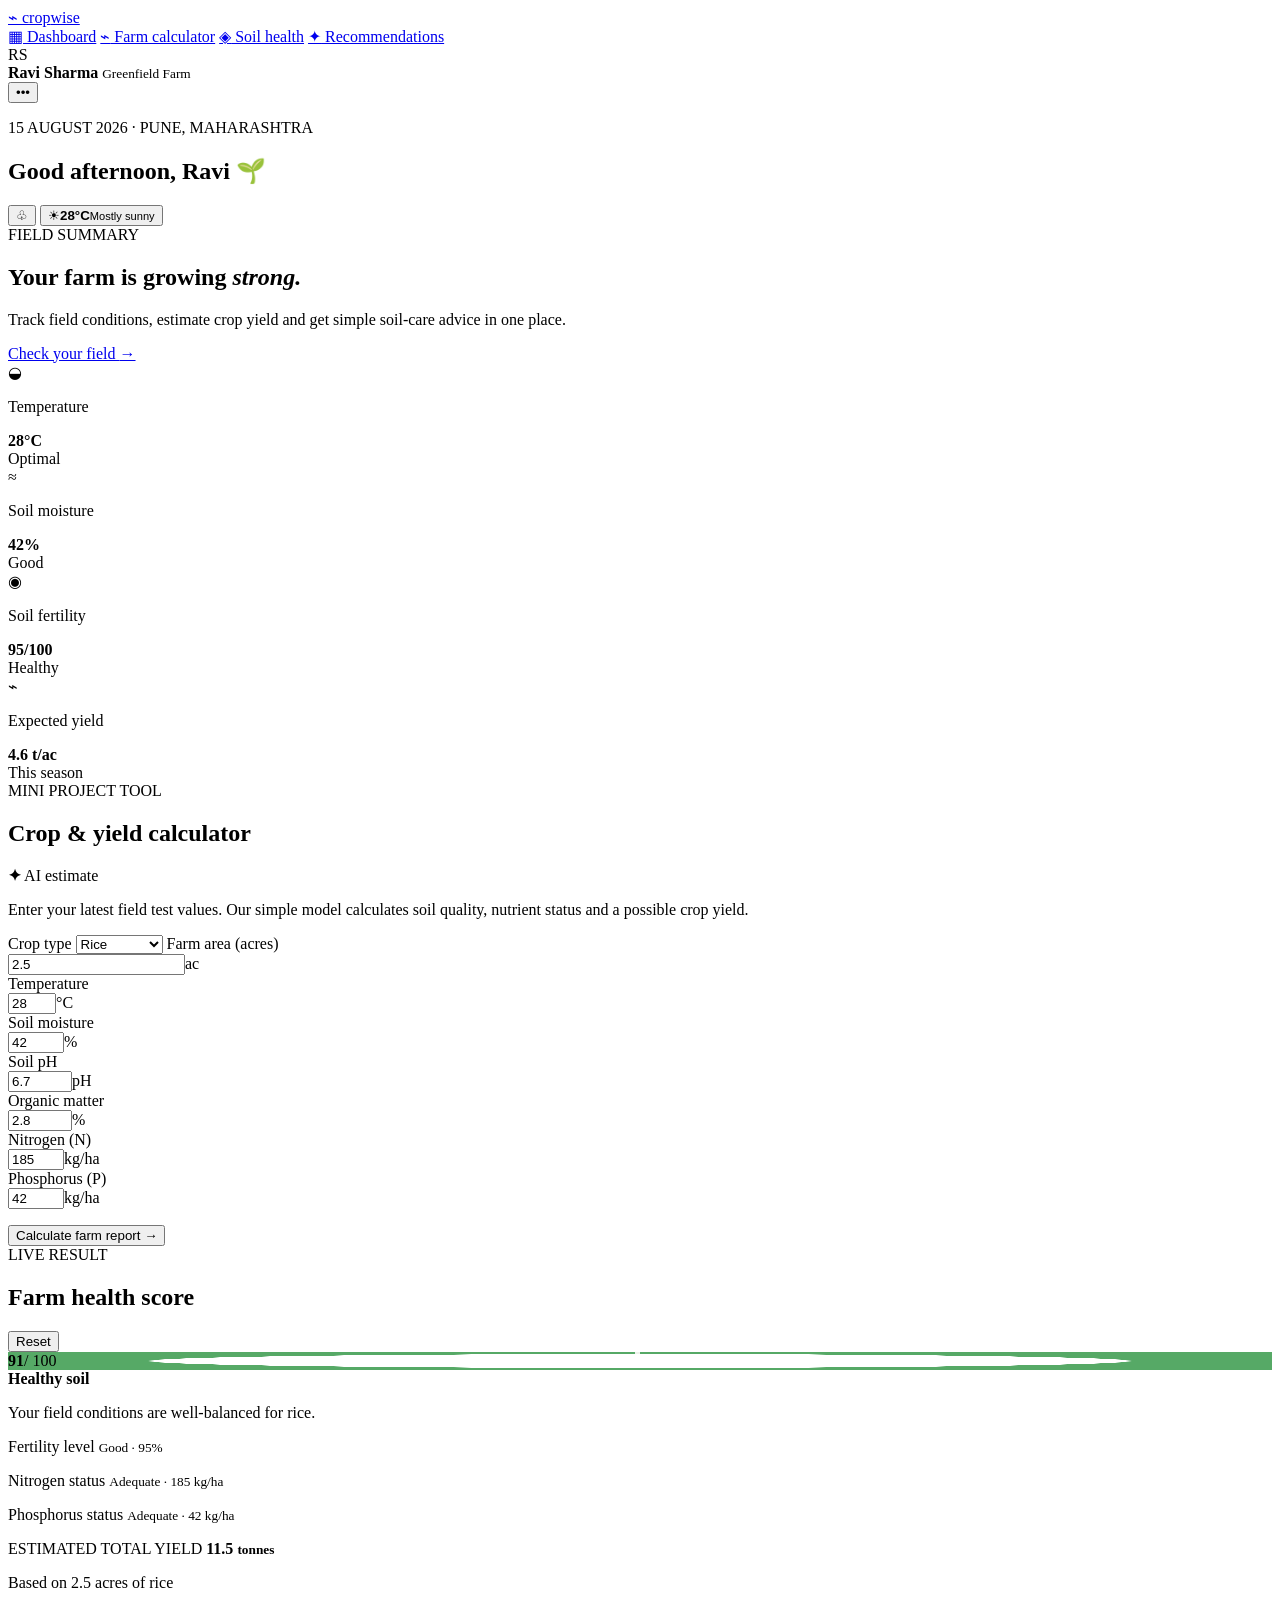
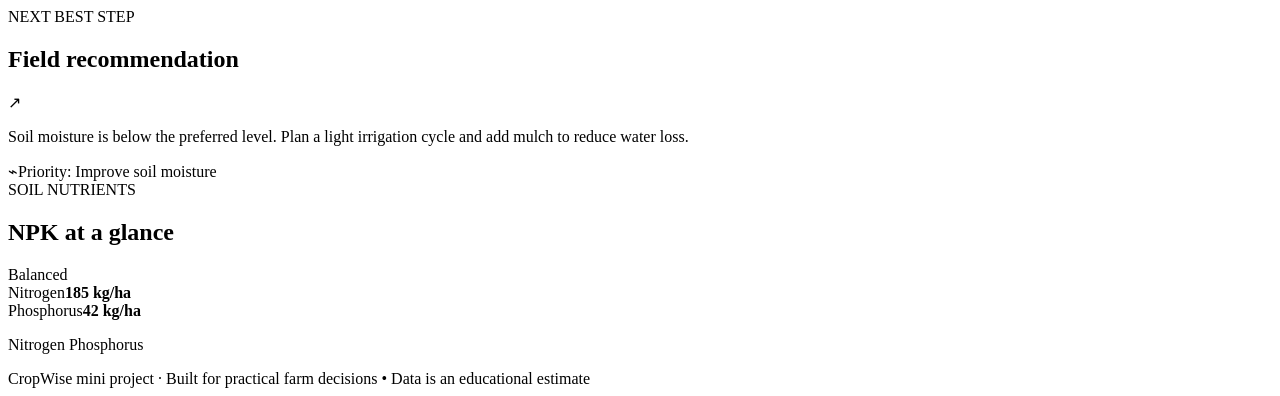
==== index.html @ 72ebfb9f "a crop yield management system used for calculating and processing the total yield, farm area and al" ====
<!doctype html>
<html lang="en">
  <head>
    <meta charset="UTF-8" />
    <meta name="viewport" content="width=device-width, initial-scale=1.0" />
    <meta name="theme-color" content="#145a3d" />
    <title>CropWise | Smart Farm Dashboard</title>
    <link rel="preconnect" href="https://fonts.googleapis.com" />
    <link rel="preconnect" href="https://fonts.gstatic.com" crossorigin />
    <link href="https://fonts.googleapis.com/css2?family=DM+Sans:wght@400;500;600;700&family=Playfair+Display:wght@600;700&display=swap" rel="stylesheet" />
    <link rel="stylesheet" href="styles.css" />
  </head>
  <body>
    <main class="app-shell">
      <aside class="sidebar">
        <a class="brand" href="#top" aria-label="CropWise home">
          <span class="brand-mark">⌁</span>
          <span>crop<span>wise</span></span>
        </a>

        <nav class="nav-links" aria-label="Main navigation">
          <a class="nav-link active" href="#dashboard"><span>▦</span> Dashboard</a>
          <a class="nav-link" href="#calculator"><span>⌁</span> Farm calculator</a>
          <a class="nav-link" href="#soil-report"><span>◈</span> Soil health</a>
          <a class="nav-link" href="#recommendations"><span>✦</span> Recommendations</a>
        </nav>

        <div class="farmer-card">
          <div class="avatar">RS</div>
          <div>
            <strong>Ravi Sharma</strong>
            <small>Greenfield Farm</small>
          </div>
          <button class="more-btn" aria-label="Farm profile options">•••</button>
        </div>
      </aside>

      <section class="content" id="top">
        <header class="topbar">
          <div>
            <p class="eyebrow">15 AUGUST 2026 · PUNE, MAHARASHTRA</p>
            <h1>Good afternoon, Ravi <span>🌱</span></h1>
          </div>
          <div class="header-actions">
            <button class="icon-btn" aria-label="Notifications">♧<i></i></button>
            <button class="weather-pill" type="button"><span>☀</span><b>28°C</b><small>Mostly sunny</small></button>
          </div>
        </header>

        <section class="hero" id="dashboard">
          <div class="hero-copy">
            <span class="section-tag">FIELD SUMMARY</span>
            <h2>Your farm is growing <em>strong.</em></h2>
            <p>Track field conditions, estimate crop yield and get simple soil-care advice in one place.</p>
            <a href="#calculator" class="primary-btn">Check your field <span>→</span></a>
          </div>
          <div class="hero-art" aria-hidden="true">
            <div class="sun"></div>
            <div class="cloud cloud-one"></div>
            <div class="cloud cloud-two"></div>
            <div class="hill hill-back"></div>
            <div class="hill hill-front"></div>
            <div class="field-lines"></div>
            <div class="plant plant-one"><b></b><i></i><i></i></div>
            <div class="plant plant-two"><b></b><i></i><i></i></div>
            <div class="plant plant-three"><b></b><i></i><i></i></div>
          </div>
        </section>

        <section class="metric-grid" aria-label="Latest field readings">
          <article class="metric-card">
            <div class="metric-icon mint">◒</div>
            <div><p>Temperature</p><strong id="tempMetric">28<span>°C</span></strong></div>
            <span class="metric-status good">Optimal</span>
          </article>
          <article class="metric-card">
            <div class="metric-icon blue">≈</div>
            <div><p>Soil moisture</p><strong id="moistureMetric">42<span>%</span></strong></div>
            <span class="metric-status good">Good</span>
          </article>
          <article class="metric-card">
            <div class="metric-icon amber">◉</div>
            <div><p>Soil fertility</p><strong id="fertilityMetric">95<span>/100</span></strong></div>
            <span class="metric-status good" id="fertilityStatus">Healthy</span>
          </article>
          <article class="metric-card">
            <div class="metric-icon coral">⌁</div>
            <div><p>Expected yield</p><strong id="yieldMetric">4.6<span> t/ac</span></strong></div>
            <span class="metric-status neutral" id="yieldStatus">This season</span>
          </article>
        </section>

        <section class="work-area">
          <article class="calculator-panel" id="calculator">
            <div class="panel-heading">
              <div>
                <span class="section-tag">MINI PROJECT TOOL</span>
                <h2>Crop &amp; yield calculator</h2>
              </div>
              <span class="ai-badge"><b>✦</b> AI estimate</span>
            </div>
            <p class="panel-intro">Enter your latest field test values. Our simple model calculates soil quality, nutrient status and a possible crop yield.</p>

            <form id="farmForm" novalidate>
              <div class="form-grid">
                <label>Crop type
                  <select id="crop" name="crop">
                    <option value="rice">Rice</option>
                    <option value="wheat">Wheat</option>
                    <option value="maize">Maize</option>
                    <option value="cotton">Cotton</option>
                    <option value="sugarcane">Sugarcane</option>
                  </select>
                </label>
                <label>Farm area (acres)
                  <div class="input-wrap"><input id="area" name="area" type="number" min="0.1" step="0.1" value="2.5" required /><span>ac</span></div>
                </label>
                <label>Temperature
                  <div class="input-wrap"><input id="temperature" name="temperature" type="number" min="0" max="60" value="28" required /><span>°C</span></div>
                </label>
                <label>Soil moisture
                  <div class="input-wrap"><input id="moisture" name="moisture" type="number" min="0" max="100" value="42" required /><span>%</span></div>
                </label>
                <label>Soil pH
                  <div class="input-wrap"><input id="ph" name="ph" type="number" min="0" max="14" step="0.1" value="6.7" required /><span>pH</span></div>
                </label>
                <label>Organic matter
                  <div class="input-wrap"><input id="organic" name="organic" type="number" min="0" max="15" step="0.1" value="2.8" required /><span>%</span></div>
                </label>
                <label>Nitrogen (N)
                  <div class="input-wrap"><input id="nitrogen" name="nitrogen" type="number" min="0" max="300" value="185" required /><span>kg/ha</span></div>
                </label>
                <label>Phosphorus (P)
                  <div class="input-wrap"><input id="phosphorus" name="phosphorus" type="number" min="0" max="150" value="42" required /><span>kg/ha</span></div>
                </label>
              </div>
              <p id="formError" class="form-error" role="alert"></p>
              <button class="calculate-btn" type="submit">Calculate farm report <span>→</span></button>
            </form>
          </article>

          <aside class="result-panel" id="soil-report" aria-live="polite">
            <div class="result-header">
              <div>
                <span class="section-tag">LIVE RESULT</span>
                <h2>Farm health score</h2>
              </div>
              <button id="resetButton" class="text-btn" type="button">Reset</button>
            </div>
            <div class="score-row">
              <div class="score-ring"><strong id="scoreValue">91</strong><span>/ 100</span></div>
              <div><strong id="scoreTitle">Healthy soil</strong><p id="scoreDescription">Your field conditions are well-balanced for rice.</p></div>
            </div>
            <div class="divider"></div>
            <div class="result-list">
              <div><span class="dot green"></span><p>Fertility level <small id="resultFertility">Good · 95%</small></p></div>
              <div><span class="dot yellow"></span><p>Nitrogen status <small id="resultNitrogen">Adequate · 185 kg/ha</small></p></div>
              <div><span class="dot purple"></span><p>Phosphorus status <small id="resultPhosphorus">Adequate · 42 kg/ha</small></p></div>
            </div>
            <div class="yield-box">
              <span>ESTIMATED TOTAL YIELD</span>
              <strong id="totalYield">11.5 <small>tonnes</small></strong>
              <p id="yieldDetail">Based on 2.5 acres of rice</p>
            </div>
          </aside>
        </section>

        <section class="lower-grid" id="recommendations">
          <article class="advice-card">
            <div class="panel-heading compact-heading"><div><span class="section-tag">NEXT BEST STEP</span><h2>Field recommendation</h2></div><span class="round-icon">↗</span></div>
            <p id="recommendationText">Apply a light organic compost dose within the next 7 days to keep your soil active and improve water holding.</p>
            <div class="recommendation-meta"><span class="leaf-dot">⌁</span><span id="recommendationTag">Priority: Keep moisture stable</span></div>
          </article>

          <article class="nutrient-card">
            <div class="panel-heading compact-heading"><div><span class="section-tag">SOIL NUTRIENTS</span><h2>NPK at a glance</h2></div><span id="nutrientOverall" class="overall-label">Balanced</span></div>
            <div class="bar-group"><div><span>Nitrogen</span><b id="nText">185 kg/ha</b></div><div class="track"><i id="nBar" class="n-bar"></i></div></div>
            <div class="bar-group"><div><span>Phosphorus</span><b id="pText">42 kg/ha</b></div><div class="track"><i id="pBar" class="p-bar"></i></div></div>
            <p class="legend"><span class="legend-dot nitrogen"></span> Nitrogen <span class="legend-dot phosphorus"></span> Phosphorus</p>
          </article>
        </section>

        <footer>CropWise mini project · Built for practical farm decisions <span>•</span> Data is an educational estimate</footer>
      </section>
    </main>
    <script src="app.js"></script>
  </body>
</html>
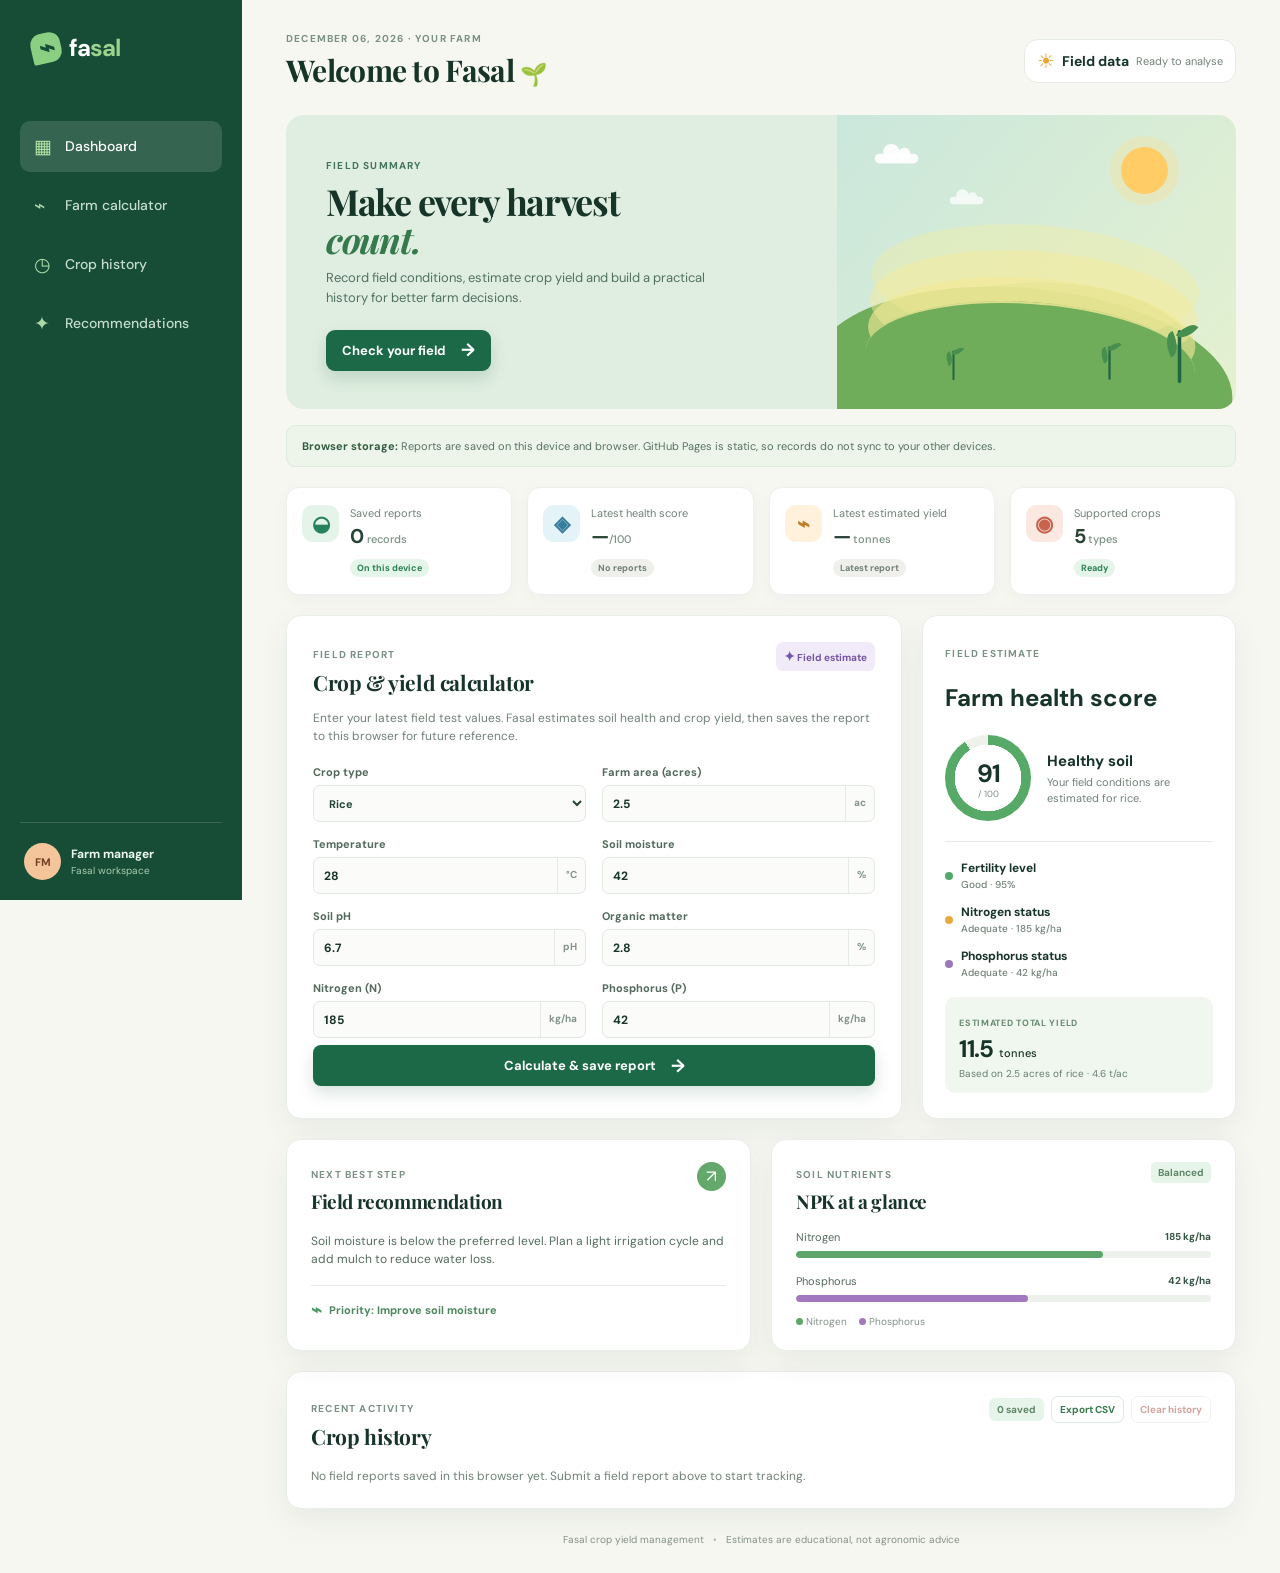
==== commit a899f20e: "Make Fasal publishable on GitHub Pages Add a responsive static dashboard, browser-backed crop histor" ====
--- a/index.html
+++ b/index.html
@@ -1,188 +1,86 @@
 <!doctype html>
 <html lang="en">
-  <head>
-    <meta charset="UTF-8" />
-    <meta name="viewport" content="width=device-width, initial-scale=1.0" />
-    <meta name="theme-color" content="#145a3d" />
-    <title>CropWise | Smart Farm Dashboard</title>
-    <link rel="preconnect" href="https://fonts.googleapis.com" />
-    <link rel="preconnect" href="https://fonts.gstatic.com" crossorigin />
-    <link href="https://fonts.googleapis.com/css2?family=DM+Sans:wght@400;500;600;700&family=Playfair+Display:wght@600;700&display=swap" rel="stylesheet" />
-    <link rel="stylesheet" href="styles.css" />
-  </head>
-  <body>
-    <main class="app-shell">
-      <aside class="sidebar">
-        <a class="brand" href="#top" aria-label="CropWise home">
-          <span class="brand-mark">⌁</span>
-          <span>crop<span>wise</span></span>
-        </a>
-
-        <nav class="nav-links" aria-label="Main navigation">
-          <a class="nav-link active" href="#dashboard"><span>▦</span> Dashboard</a>
-          <a class="nav-link" href="#calculator"><span>⌁</span> Farm calculator</a>
-          <a class="nav-link" href="#soil-report"><span>◈</span> Soil health</a>
-          <a class="nav-link" href="#recommendations"><span>✦</span> Recommendations</a>
-        </nav>
-
-        <div class="farmer-card">
-          <div class="avatar">RS</div>
-          <div>
-            <strong>Ravi Sharma</strong>
-            <small>Greenfield Farm</small>
+<head>
+  <meta charset="UTF-8">
+  <meta name="viewport" content="width=device-width, initial-scale=1">
+  <meta name="theme-color" content="#145a3d">
+  <meta name="description" content="Fasal helps you estimate crop yield and keep a field report history.">
+  <title>Fasal | Crop yield management</title>
+  <link rel="preconnect" href="https://fonts.googleapis.com">
+  <link rel="preconnect" href="https://fonts.gstatic.com" crossorigin>
+  <link href="https://fonts.googleapis.com/css2?family=DM+Sans:wght@400;500;600;700&family=Playfair+Display:wght@600;700&display=swap" rel="stylesheet">
+  <link rel="stylesheet" href="static/styles.css">
+  <script src="static/app.js" defer></script>
+</head>
+<body>
+<main class="app-shell">
+  <aside class="sidebar">
+    <a class="brand" href="#top" aria-label="Fasal home"><span class="brand-mark">⌁</span><span>fa<span>sal</span></span></a>
+    <nav class="nav-links" aria-label="Main navigation">
+      <a class="nav-link active" href="#dashboard"><span>▦</span> Dashboard</a>
+      <a class="nav-link" href="#calculator"><span>⌁</span> Farm calculator</a>
+      <a class="nav-link" href="#history"><span>◷</span> Crop history</a>
+      <a class="nav-link" href="#recommendations"><span>✦</span> Recommendations</a>
+    </nav>
+    <div class="farmer-card"><div class="avatar">FM</div><div><strong>Farm manager</strong><small>Fasal workspace</small></div></div>
+  </aside>
+  <section class="content" id="top">
+    <header class="topbar">
+      <div><p class="eyebrow" id="todayLabel">YOUR FARM · FIELD DASHBOARD</p><h1>Welcome to Fasal <span>🌱</span></h1></div>
+      <div class="header-actions"><div class="weather-pill"><span>☀</span><b>Field data</b><small>Ready to analyse</small></div></div>
+    </header>
+    <section class="hero" id="dashboard">
+      <div class="hero-copy"><span class="section-tag">FIELD SUMMARY</span><h2>Make every harvest <em>count.</em></h2><p>Record field conditions, estimate crop yield and build a practical history for better farm decisions.</p><a href="#calculator" class="primary-btn">Check your field <span>→</span></a></div>
+      <div class="hero-art" aria-hidden="true"><div class="sun"></div><div class="cloud cloud-one"></div><div class="cloud cloud-two"></div><div class="hill hill-back"></div><div class="hill hill-front"></div><div class="field-lines"></div><div class="plant plant-one"><b></b><i></i><i></i></div><div class="plant plant-two"><b></b><i></i><i></i></div><div class="plant plant-three"><b></b><i></i><i></i></div></div>
+    </section>
+    <div class="storage-notice" role="note"><strong>Browser storage:</strong> Reports are saved on this device and browser. GitHub Pages is static, so records do not sync to your other devices.</div>
+    <section class="metric-grid" aria-label="Farm overview">
+      <article class="metric-card"><div class="metric-icon mint">◒</div><div><p>Saved reports</p><strong id="recordCount">0<span> records</span></strong></div><span class="metric-status good">On this device</span></article>
+      <article class="metric-card"><div class="metric-icon blue">◈</div><div><p>Latest health score</p><strong id="latestScore">—<span>/100</span></strong></div><span class="metric-status neutral" id="latestHealthStatus">No reports</span></article>
+      <article class="metric-card"><div class="metric-icon amber">⌁</div><div><p>Latest estimated yield</p><strong id="latestYield">—<span> tonnes</span></strong></div><span class="metric-status neutral">Latest report</span></article>
+      <article class="metric-card"><div class="metric-icon coral">◉</div><div><p>Supported crops</p><strong>5<span> types</span></strong></div><span class="metric-status good">Ready</span></article>
+    </section>
+    <div id="formMessage" class="flash" role="status" aria-live="polite" hidden></div>
+    <section class="work-area">
+      <article class="calculator-panel" id="calculator">
+        <div class="panel-heading"><div><span class="section-tag">FIELD REPORT</span><h2>Crop &amp; yield calculator</h2></div><span class="ai-badge"><b>✦</b> Field estimate</span></div>
+        <p class="panel-intro">Enter your latest field test values. Fasal estimates soil health and crop yield, then saves the report to this browser for future reference.</p>
+        <form id="farmForm">
+          <div class="form-grid">
+            <label for="crop">Crop type<select id="crop" name="crop" required><option value="rice">Rice</option><option value="wheat">Wheat</option><option value="maize">Maize</option><option value="cotton">Cotton</option><option value="sugarcane">Sugarcane</option></select></label>
+            <label for="area">Farm area (acres)<div class="input-wrap"><input id="area" name="area" type="number" min="0.1" max="10000" step="0.1" value="2.5" required><span>ac</span></div></label>
+            <label for="temperature">Temperature<div class="input-wrap"><input id="temperature" name="temperature" type="number" min="0" max="60" step="0.1" value="28" required><span>°C</span></div></label>
+            <label for="moisture">Soil moisture<div class="input-wrap"><input id="moisture" name="moisture" type="number" min="0" max="100" step="0.1" value="42" required><span>%</span></div></label>
+            <label for="ph">Soil pH<div class="input-wrap"><input id="ph" name="ph" type="number" min="0" max="14" step="0.1" value="6.7" required><span>pH</span></div></label>
+            <label for="organic">Organic matter<div class="input-wrap"><input id="organic" name="organic" type="number" min="0" max="15" step="0.1" value="2.8" required><span>%</span></div></label>
+            <label for="nitrogen">Nitrogen (N)<div class="input-wrap"><input id="nitrogen" name="nitrogen" type="number" min="0" max="300" step="0.1" value="185" required><span>kg/ha</span></div></label>
+            <label for="phosphorus">Phosphorus (P)<div class="input-wrap"><input id="phosphorus" name="phosphorus" type="number" min="0" max="150" step="0.1" value="42" required><span>kg/ha</span></div></label>
           </div>
-          <button class="more-btn" aria-label="Farm profile options">•••</button>
+          <button class="calculate-btn" type="submit">Calculate &amp; save report <span>→</span></button>
+        </form>
+      </article>
+      <aside class="result-panel" id="soil-report" aria-live="polite">
+        <div class="result-header"><div><span class="section-tag">FIELD ESTIMATE</span><h2>Farm health score</h2></div></div>
+        <div class="score-row"><div class="score-ring" id="scoreRing"><strong id="scoreValue">—</strong><span>/ 100</span></div><div><strong id="scoreTitle">Ready to calculate</strong><p id="scoreDescription">Enter your field readings to see a crop-specific estimate.</p></div></div>
+        <div class="divider"></div>
+        <div class="result-list">
+          <div><span class="dot green"></span><p>Fertility level<small id="resultFertility">—</small></p></div>
+          <div><span class="dot yellow"></span><p>Nitrogen status<small id="resultNitrogen">—</small></p></div>
+          <div><span class="dot purple"></span><p>Phosphorus status<small id="resultPhosphorus">—</small></p></div>
         </div>
+        <div class="yield-box"><span>ESTIMATED TOTAL YIELD</span><strong id="totalYield">— <small>tonnes</small></strong><p id="yieldDetail">Estimate updates when you calculate</p></div>
       </aside>
-
-      <section class="content" id="top">
-        <header class="topbar">
-          <div>
-            <p class="eyebrow">15 AUGUST 2026 · PUNE, MAHARASHTRA</p>
-            <h1>Good afternoon, Ravi <span>🌱</span></h1>
-          </div>
-          <div class="header-actions">
-            <button class="icon-btn" aria-label="Notifications">♧<i></i></button>
-            <button class="weather-pill" type="button"><span>☀</span><b>28°C</b><small>Mostly sunny</small></button>
-          </div>
-        </header>
-
-        <section class="hero" id="dashboard">
-          <div class="hero-copy">
-            <span class="section-tag">FIELD SUMMARY</span>
-            <h2>Your farm is growing <em>strong.</em></h2>
-            <p>Track field conditions, estimate crop yield and get simple soil-care advice in one place.</p>
-            <a href="#calculator" class="primary-btn">Check your field <span>→</span></a>
-          </div>
-          <div class="hero-art" aria-hidden="true">
-            <div class="sun"></div>
-            <div class="cloud cloud-one"></div>
-            <div class="cloud cloud-two"></div>
-            <div class="hill hill-back"></div>
-            <div class="hill hill-front"></div>
-            <div class="field-lines"></div>
-            <div class="plant plant-one"><b></b><i></i><i></i></div>
-            <div class="plant plant-two"><b></b><i></i><i></i></div>
-            <div class="plant plant-three"><b></b><i></i><i></i></div>
-          </div>
-        </section>
-
-        <section class="metric-grid" aria-label="Latest field readings">
-          <article class="metric-card">
-            <div class="metric-icon mint">◒</div>
-            <div><p>Temperature</p><strong id="tempMetric">28<span>°C</span></strong></div>
-            <span class="metric-status good">Optimal</span>
-          </article>
-          <article class="metric-card">
-            <div class="metric-icon blue">≈</div>
-            <div><p>Soil moisture</p><strong id="moistureMetric">42<span>%</span></strong></div>
-            <span class="metric-status good">Good</span>
-          </article>
-          <article class="metric-card">
-            <div class="metric-icon amber">◉</div>
-            <div><p>Soil fertility</p><strong id="fertilityMetric">95<span>/100</span></strong></div>
-            <span class="metric-status good" id="fertilityStatus">Healthy</span>
-          </article>
-          <article class="metric-card">
-            <div class="metric-icon coral">⌁</div>
-            <div><p>Expected yield</p><strong id="yieldMetric">4.6<span> t/ac</span></strong></div>
-            <span class="metric-status neutral" id="yieldStatus">This season</span>
-          </article>
-        </section>
-
-        <section class="work-area">
-          <article class="calculator-panel" id="calculator">
-            <div class="panel-heading">
-              <div>
-                <span class="section-tag">MINI PROJECT TOOL</span>
-                <h2>Crop &amp; yield calculator</h2>
-              </div>
-              <span class="ai-badge"><b>✦</b> AI estimate</span>
-            </div>
-            <p class="panel-intro">Enter your latest field test values. Our simple model calculates soil quality, nutrient status and a possible crop yield.</p>
-
-            <form id="farmForm" novalidate>
-              <div class="form-grid">
-                <label>Crop type
-                  <select id="crop" name="crop">
-                    <option value="rice">Rice</option>
-                    <option value="wheat">Wheat</option>
-                    <option value="maize">Maize</option>
-                    <option value="cotton">Cotton</option>
-                    <option value="sugarcane">Sugarcane</option>
-                  </select>
-                </label>
-                <label>Farm area (acres)
-                  <div class="input-wrap"><input id="area" name="area" type="number" min="0.1" step="0.1" value="2.5" required /><span>ac</span></div>
-                </label>
-                <label>Temperature
-                  <div class="input-wrap"><input id="temperature" name="temperature" type="number" min="0" max="60" value="28" required /><span>°C</span></div>
-                </label>
-                <label>Soil moisture
-                  <div class="input-wrap"><input id="moisture" name="moisture" type="number" min="0" max="100" value="42" required /><span>%</span></div>
-                </label>
-                <label>Soil pH
-                  <div class="input-wrap"><input id="ph" name="ph" type="number" min="0" max="14" step="0.1" value="6.7" required /><span>pH</span></div>
-                </label>
-                <label>Organic matter
-                  <div class="input-wrap"><input id="organic" name="organic" type="number" min="0" max="15" step="0.1" value="2.8" required /><span>%</span></div>
-                </label>
-                <label>Nitrogen (N)
-                  <div class="input-wrap"><input id="nitrogen" name="nitrogen" type="number" min="0" max="300" value="185" required /><span>kg/ha</span></div>
-                </label>
-                <label>Phosphorus (P)
-                  <div class="input-wrap"><input id="phosphorus" name="phosphorus" type="number" min="0" max="150" value="42" required /><span>kg/ha</span></div>
-                </label>
-              </div>
-              <p id="formError" class="form-error" role="alert"></p>
-              <button class="calculate-btn" type="submit">Calculate farm report <span>→</span></button>
-            </form>
-          </article>
-
-          <aside class="result-panel" id="soil-report" aria-live="polite">
-            <div class="result-header">
-              <div>
-                <span class="section-tag">LIVE RESULT</span>
-                <h2>Farm health score</h2>
-              </div>
-              <button id="resetButton" class="text-btn" type="button">Reset</button>
-            </div>
-            <div class="score-row">
-              <div class="score-ring"><strong id="scoreValue">91</strong><span>/ 100</span></div>
-              <div><strong id="scoreTitle">Healthy soil</strong><p id="scoreDescription">Your field conditions are well-balanced for rice.</p></div>
-            </div>
-            <div class="divider"></div>
-            <div class="result-list">
-              <div><span class="dot green"></span><p>Fertility level <small id="resultFertility">Good · 95%</small></p></div>
-              <div><span class="dot yellow"></span><p>Nitrogen status <small id="resultNitrogen">Adequate · 185 kg/ha</small></p></div>
-              <div><span class="dot purple"></span><p>Phosphorus status <small id="resultPhosphorus">Adequate · 42 kg/ha</small></p></div>
-            </div>
-            <div class="yield-box">
-              <span>ESTIMATED TOTAL YIELD</span>
-              <strong id="totalYield">11.5 <small>tonnes</small></strong>
-              <p id="yieldDetail">Based on 2.5 acres of rice</p>
-            </div>
-          </aside>
-        </section>
-
-        <section class="lower-grid" id="recommendations">
-          <article class="advice-card">
-            <div class="panel-heading compact-heading"><div><span class="section-tag">NEXT BEST STEP</span><h2>Field recommendation</h2></div><span class="round-icon">↗</span></div>
-            <p id="recommendationText">Apply a light organic compost dose within the next 7 days to keep your soil active and improve water holding.</p>
-            <div class="recommendation-meta"><span class="leaf-dot">⌁</span><span id="recommendationTag">Priority: Keep moisture stable</span></div>
-          </article>
-
-          <article class="nutrient-card">
-            <div class="panel-heading compact-heading"><div><span class="section-tag">SOIL NUTRIENTS</span><h2>NPK at a glance</h2></div><span id="nutrientOverall" class="overall-label">Balanced</span></div>
-            <div class="bar-group"><div><span>Nitrogen</span><b id="nText">185 kg/ha</b></div><div class="track"><i id="nBar" class="n-bar"></i></div></div>
-            <div class="bar-group"><div><span>Phosphorus</span><b id="pText">42 kg/ha</b></div><div class="track"><i id="pBar" class="p-bar"></i></div></div>
-            <p class="legend"><span class="legend-dot nitrogen"></span> Nitrogen <span class="legend-dot phosphorus"></span> Phosphorus</p>
-          </article>
-        </section>
-
-        <footer>CropWise mini project · Built for practical farm decisions <span>•</span> Data is an educational estimate</footer>
-      </section>
-    </main>
-    <script src="app.js"></script>
-  </body>
+    </section>
+    <section class="lower-grid" id="recommendations">
+      <article class="advice-card"><div class="panel-heading compact-heading"><div><span class="section-tag">NEXT BEST STEP</span><h2>Field recommendation</h2></div><span class="round-icon">↗</span></div><p id="recommendationText">Calculate a report to get a field recommendation based on your readings.</p><div class="recommendation-meta"><span class="leaf-dot">⌁</span><span id="recommendationTag">Recommendations are general guidance</span></div></article>
+      <article class="nutrient-card"><div class="panel-heading compact-heading"><div><span class="section-tag">SOIL NUTRIENTS</span><h2>NPK at a glance</h2></div><span id="nutrientOverall" class="overall-label">Awaiting readings</span></div><div class="bar-group"><div><span>Nitrogen</span><b id="nText">—</b></div><div class="track"><i id="nBar" class="n-bar" style="width:0"></i></div></div><div class="bar-group"><div><span>Phosphorus</span><b id="pText">—</b></div><div class="track"><i id="pBar" class="p-bar" style="width:0"></i></div></div><p class="legend"><span class="legend-dot nitrogen"></span> Nitrogen <span class="legend-dot phosphorus"></span> Phosphorus</p></article>
+    </section>
+    <section class="history-section" id="history">
+      <div class="panel-heading"><div><span class="section-tag">RECENT ACTIVITY</span><h2>Crop history</h2></div><div class="history-actions"><span class="history-count" id="historyCount">0 saved</span><button id="exportButton" class="small-action" type="button">Export CSV</button><button id="clearButton" class="small-action danger-action" type="button" disabled>Clear history</button></div></div>
+      <div id="historyList"></div>
+    </section>
+    <footer>Fasal crop yield management <span>•</span> Estimates are educational, not agronomic advice</footer>
+  </section>
+</main>
+</body>
 </html>
--- a/static/styles.css
+++ b/static/styles.css
@@ -0,0 +1,96 @@
+:root {
+  --ink: #173429;
+  --muted: #708277;
+  --line: #e5ece6;
+  --cream: #f7f7f2;
+  --green: #1d6949;
+  --soft-green: #e7f2e9;
+  --card: #ffffff;
+  --shadow: 0 12px 30px rgba(29, 71, 49, 0.07);
+}
+
+* { box-sizing: border-box; }
+html { scroll-behavior: smooth; }
+body { margin: 0; color: var(--ink); background: var(--cream); font-family: "DM Sans", sans-serif; }
+button, input, select { font: inherit; }
+button { cursor: pointer; }
+
+.app-shell { min-height: 100vh; display: flex; }
+.sidebar { width: 242px; background: #174d37; color: #eff9f0; padding: 32px 20px 20px; display: flex; flex-direction: column; position: sticky; top: 0; height: 100vh; }
+.brand { display: flex; gap: 8px; align-items: center; color: white; text-decoration: none; margin: 0 11px 58px; font-size: 24px; font-weight: 700; letter-spacing: -1px; }
+.brand span span { color: #9cd38e; }
+.brand-mark { width: 30px; height: 30px; background: #8bcf83; color: #174d37; display: grid; place-items: center; font-size: 26px; line-height: 1; border-radius: 11px 11px 11px 2px; transform: rotate(-13deg); }
+.nav-links { display: grid; gap: 8px; }
+.nav-link { color: #c5ddcc; padding: 13px 14px; border-radius: 10px; text-decoration: none; font-size: 14px; font-weight: 500; transition: .2s ease; }
+.nav-link span { display: inline-block; color: #add9a8; font-size: 19px; width: 27px; vertical-align: -2px; }
+.nav-link:hover, .nav-link.active { color: white; background: rgba(255,255,255,.13); }
+.nav-link.active span { color: #b7e7a8; }
+.farmer-card { margin-top: auto; border-top: 1px solid rgba(255,255,255,.15); padding: 20px 4px 0; display: flex; align-items: center; gap: 10px; }
+.avatar { width: 37px; height: 37px; border-radius: 50%; display: grid; place-items: center; background: #f4c49b; color: #734023; font-size: 11px; font-weight: 700; }
+.farmer-card strong, .farmer-card small { display: block; }
+.farmer-card strong { font-size: 12px; }
+.farmer-card small { font-size: 10px; color: #aaccb2; margin-top: 2px; }
+.more-btn { margin-left: auto; color: #b7d4be; background: transparent; border: 0; letter-spacing: 1px; }
+
+.content { width: min(1220px, calc(100% - 242px)); margin: 0 auto; padding: 32px 44px 25px; }
+.topbar { display: flex; align-items: center; justify-content: space-between; margin-bottom: 25px; }
+.eyebrow, .section-tag { margin: 0; color: #799083; letter-spacing: 1.2px; font-size: 10px; font-weight: 700; }
+.topbar h1 { margin: 5px 0 0; font-family: "Playfair Display", serif; font-size: 30px; letter-spacing: -.7px; }
+.topbar h1 span { font-family: sans-serif; font-size: 22px; }
+.header-actions { display: flex; align-items: center; gap: 13px; }
+.icon-btn { width: 42px; height: 42px; position: relative; border: 1px solid var(--line); border-radius: 50%; color: #46735b; background: #fff; font-size: 24px; line-height: 0; }
+.icon-btn i { position: absolute; width: 7px; height: 7px; border-radius: 50%; background: #dd7759; top: 9px; right: 10px; border: 1px solid white; }
+.weather-pill { display: flex; align-items: center; gap: 7px; border: 1px solid var(--line); border-radius: 14px; padding: 8px 12px; color: var(--ink); background: #fff; text-align: left; }
+.weather-pill span { font-size: 20px; color: #eca630; }.weather-pill b { font-size: 14px; }.weather-pill small { color: var(--muted); font-size: 11px; }
+
+.hero { background: #dfeee0; min-height: 236px; overflow: hidden; display: grid; grid-template-columns: 1fr 42%; border-radius: 18px; position: relative; }
+.hero-copy { position: relative; padding: 38px 40px; z-index: 2; }.hero-copy .section-tag { color: #43745a; }.hero h2 { font-family: "Playfair Display", serif; font-size: 36px; line-height: 1.05; margin: 9px 0; max-width: 390px; letter-spacing: -1.3px; }.hero h2 em { color: #36794d; font-style: italic; }.hero-copy p { font-size: 13px; color: #527260; max-width: 380px; margin: 0 0 22px; line-height: 1.55; }
+.primary-btn, .calculate-btn { display: inline-flex; align-items: center; gap: 15px; border: 0; background: #1c6948; color: #fff; padding: 12px 16px; border-radius: 9px; font-weight: 700; font-size: 13px; text-decoration: none; box-shadow: 0 7px 16px rgba(30, 91, 58, .17); }.primary-btn span, .calculate-btn span { font-size: 18px; line-height: 0; }
+.hero-art { position: relative; overflow: hidden; background: linear-gradient(130deg, #cae7dc 0%, #e5f1d0 100%); }
+.sun { position: absolute; top: 32px; right: 68px; background: #ffcc66; width: 47px; height: 47px; border-radius: 50%; box-shadow: 0 0 0 11px rgba(255, 219, 133, .28); }.cloud { position: absolute; background: rgba(255,255,255,.9); width: 67px; height: 15px; border-radius: 20px; }.cloud:before, .cloud:after { content: ""; position:absolute; background:inherit; border-radius: 50%; }.cloud:before { width: 25px; height: 25px; left: 13px; bottom: 5px; }.cloud:after { width: 19px; height: 19px; right: 12px; bottom: 5px; }.cloud-one { top: 36px; left: 26px; transform: scale(.65); }.cloud-two { top: 78px; left: 96px; transform: scale(.5); opacity: .8; }
+.hill { position: absolute; border-radius: 50% 50% 0 0; bottom: -69px; }.hill-back { width: 360px; height: 195px; left: 7px; background: #a7ce89; transform: rotate(-4deg); }.hill-front { width: 420px; height: 190px; left: -24px; background: #70ad5a; transform: rotate(5deg); }.field-lines { position: absolute; z-index: 2; bottom: -12px; left: 28px; width: 330px; height: 119px; border-top: 2px solid rgba(244, 234, 153, .8); border-radius: 50%; transform: rotate(4deg); box-shadow: 0 -25px 0 -1px rgba(244, 234, 153, .62), 0 -52px 0 -1px rgba(244, 234, 153, .47), 0 -78px 0 -1px rgba(244, 234, 153, .36); }.plant { position: absolute; z-index: 3; bottom: 31px; width: 23px; height: 57px; }.plant b { position: absolute; bottom: 0; left: 10px; height: 45px; width: 3px; border-radius: 5px; background: #216644; }.plant i { position: absolute; height: 20px; width: 10px; background: #468f4e; border-radius: 90% 0 90% 0; }.plant i:nth-of-type(1) { left: 0; top: 14px; transform: rotate(-23deg); }.plant i:nth-of-type(2) { right: 0; top: 3px; transform: rotate(45deg) scale(.9); }.plant-one { right: 45px; transform: scale(1.18); }.plant-two { right: 115px; bottom: 22px; transform: scale(.75); }.plant-three { left: 105px; bottom: 19px; transform: scale(.66); }
+
+.metric-grid { display: grid; grid-template-columns: repeat(4,1fr); gap: 15px; margin: 20px 0; }.metric-card { background: var(--card); padding: 17px 15px; min-width: 0; display: grid; grid-template-columns: 38px 1fr; gap: 10px; border: 1px solid #edf1ed; border-radius: 13px; box-shadow: 0 5px 16px rgba(34, 70, 48, .035); }.metric-icon { width: 37px; height: 37px; display: grid; place-items:center; border-radius: 11px; font-size: 21px; font-weight: 700; }.mint { color: #27815c; background: #e5f4e9; }.blue { color: #367e9b; background: #e4f3f7; }.amber { color: #bd7b24; background: #fff1db; }.coral { color: #c7644e; background: #fbe8e1; }.metric-card p { font-size: 11px; color: var(--muted); margin: 1px 0 3px; }.metric-card strong { color: #294433; font-size: 20px; letter-spacing: -.5px; }.metric-card strong span { font-size: 11px; color: #799083; font-weight: 500; letter-spacing: 0; }.metric-status { grid-column: 2; align-self: end; justify-self: start; border-radius: 11px; padding: 3px 7px; font-size: 9px; font-weight: 700; }.good { background: #e4f5e9; color: #2d8153; }.neutral { background: #eff0ec; color: #6f7f76; }
+
+.work-area { display: grid; grid-template-columns: minmax(0, 1.67fr) minmax(285px, .85fr); gap: 20px; }.calculator-panel, .result-panel, .advice-card, .nutrient-card { background: #fff; border: 1px solid #e8eee9; border-radius: 15px; box-shadow: var(--shadow); }.calculator-panel { padding: 26px; }.panel-heading { display: flex; justify-content: space-between; align-items: flex-start; gap: 12px; }.panel-heading h2 { font-family: "Playfair Display", serif; font-size: 21px; letter-spacing: -.4px; margin: 5px 0 0; }.ai-badge { background: #f0eaf9; color: #7655a6; font-size: 10px; font-weight: 700; padding: 6px 8px; border-radius: 7px; white-space: nowrap; }.ai-badge b { font-size: 13px; }.panel-intro { font-size: 12px; color: var(--muted); line-height: 1.5; margin: 13px 0 20px; }
+.form-grid { display: grid; grid-template-columns: repeat(2,1fr); gap: 15px 16px; }.form-grid label { color: #52695b; font-size: 11px; font-weight: 700; }.form-grid select, .input-wrap { display: flex; margin-top: 6px; border: 1px solid #dfe8e1; color: #234534; background: #fbfcfa; border-radius: 7px; height: 37px; width: 100%; transition: border .15s ease, box-shadow .15s ease; }.form-grid select { padding: 0 11px; outline: none; }.input-wrap:focus-within, .form-grid select:focus { border-color: #6eac85; box-shadow: 0 0 0 3px rgba(91, 158, 108, .13); }.input-wrap input { min-width: 0; flex: 1; border: 0; outline: 0; background: transparent; padding: 0 10px; color: var(--ink); font-size: 12px; }.input-wrap span { border-left: 1px solid #e5ece6; padding: 10px 8px; color: #839389; font-size: 10px; white-space: nowrap; }.form-error { min-height: 17px; color: #bf4f45; font-size: 11px; margin: 10px 0 0; }.calculate-btn { margin-top: 7px; width: 100%; justify-content: center; padding: 12px; border-radius: 8px; }
+.result-panel { padding: 25px 22px; }.text-btn { color: #41845b; padding: 3px; border: 0; background: transparent; font-weight: 700; font-size: 11px; }.score-row { display: flex; align-items:center; gap: 16px; margin: 22px 0 20px; }.score-ring { width: 86px; height: 86px; flex: 0 0 86px; border-radius: 50%; display: flex; flex-direction: column; align-items: center; justify-content: center; background: radial-gradient(closest-side, #fff 77%, transparent 78% 100%), conic-gradient(#56a966 78%, #edf2ea 0); }.score-ring strong { font-size: 25px; letter-spacing: -1px; }.score-ring span { color: #829187; font-size: 9px; margin-top: -2px; }.score-row > div:last-child strong { font-size: 15px; }.score-row p { color: var(--muted); font-size: 11px; margin: 4px 0 0; line-height: 1.4; }.divider { height: 1px; background: var(--line); }.result-list { display: grid; gap: 13px; padding: 18px 0; }.result-list > div { display: flex; align-items: center; gap: 8px; }.dot { width: 8px; height: 8px; border-radius: 50%; }.dot.green { background:#54a96a; }.dot.yellow { background:#e8aa40; }.dot.purple { background:#9a77ba; }.result-list p { font-size: 12px; font-weight: 700; margin: 0; }.result-list small { display: block; color: var(--muted); font-size: 10px; font-weight: 500; margin-top: 2px; }.yield-box { background: #f0f7ee; border-radius: 10px; padding: 13px 14px; }.yield-box span { color: #688b72; font-size: 9px; letter-spacing: .7px; font-weight: 700; }.yield-box strong { display: block; font-size: 24px; line-height: 1.15; margin: 4px 0; letter-spacing: -.6px; }.yield-box strong small { font-size: 11px; font-weight: 500; letter-spacing: 0; }.yield-box p { font-size: 10px; color: #668070; margin: 0; }
+.lower-grid { margin-top: 20px; display:grid; grid-template-columns: 1fr 1fr; gap: 20px; }.advice-card, .nutrient-card { padding: 22px 24px; min-height: 177px; }.compact-heading h2 { font-size: 19px; }.round-icon { color: #fff; background:#65a86b; width: 29px; height: 29px; display:grid; place-items:center; border-radius:50%; font-size: 17px; }.advice-card > p { color:#536c5d; line-height:1.55; font-size:12px; max-width:470px; margin:18px 0 16px; }.recommendation-meta { border-top:1px solid var(--line); padding-top:12px; color:#4b865d; font-size:11px; font-weight:700; display:flex; gap:7px; align-items:center; }.leaf-dot { color:#4d9a63; font-size:18px; }.overall-label { color:#5d8667; background:#e7f4e9; font-weight:700; font-size:10px; padding:4px 7px; border-radius:5px; }.bar-group { margin-top: 16px; }.bar-group > div:first-child { display:flex; align-items:center; justify-content:space-between; color:#546a5c; font-size:11px; }.bar-group b { color:#365643; font-size:10px; }.track { height:7px; background:#edf1ec; margin-top:7px; border-radius:5px; overflow:hidden; }.track i { height:100%; display:block; border-radius:5px; transition: width .4s ease; }.n-bar { width:74%; background:#5ca56b; }.p-bar { width:63%; background:#a178bf; }.legend { color:#839289; margin:13px 0 0; font-size:10px; }.legend-dot { width:7px; height:7px; display:inline-block; border-radius:50%; margin-left:9px; }.legend-dot:first-child { margin-left:0; }.nitrogen { background:#5ca56b; }.phosphorus { background:#a178bf; }
+footer { color:#839188; text-align:center; font-size:10px; padding:24px 0 2px; } footer span { padding:0 6px; color:#a6b3aa; }
+
+.flash-stack { display:grid; gap:8px; margin:0 0 18px; }
+.flash { margin:0; border-radius:9px; padding:11px 14px; font-size:12px; font-weight:600; }
+.flash.success { color:#2d7046; background:#e4f5e9; border:1px solid #c9e9d0; }
+.flash.error { color:#a94b42; background:#fff0ec; border:1px solid #f1d1c9; }
+.storage-notice { margin:16px 0; padding:12px 15px; color:#587260; background:#edf5eb; border:1px solid #dcebdc; border-radius:9px; font-size:11px; line-height:1.5; }
+.storage-notice strong { color:#315c3f; }
+#formMessage { margin:0 0 16px; }
+#formMessage[hidden] { display:none; }
+.history-section { margin-top:20px; padding:24px; background:#fff; border:1px solid #e8eee9; border-radius:15px; box-shadow:var(--shadow); }
+.history-count { color:#5d8667; background:#e7f4e9; padding:5px 8px; border-radius:6px; font-size:10px; font-weight:700; }
+.history-table { margin-top:18px; }
+.history-head, .history-row { display:grid; grid-template-columns:1.1fr 1.2fr .9fr 1.2fr auto; gap:14px; align-items:center; padding:11px 12px; }
+.history-head { color:#87958c; border-bottom:1px solid var(--line); font-size:10px; font-weight:700; letter-spacing:.5px; text-transform:uppercase; }
+.history-row { color:#52695b; border-bottom:1px solid #f0f3f0; font-size:12px; }
+.history-row:last-child { border-bottom:0; }
+.history-row strong { color:#294433; }
+.history-row small { display:block; color:#87958c; font-size:10px; margin-top:3px; }
+.health-pill { display:inline-block; border-radius:10px; padding:4px 7px; font-size:10px; }
+.health-pill.healthy { color:#2d8153; background:#e4f5e9; }
+.health-pill.watch { color:#a97725; background:#fff1db; }
+.empty-history { color:var(--muted); margin:18px 0 0; font-size:12px; }
+.guide-row { display:grid; grid-template-columns:30px 1fr; gap:0 9px; margin-top:13px; align-items:center; }
+.guide-row > span { grid-row:1/3; color:#65a86b; font-size:11px; font-weight:700; }
+.guide-row b { color:#365643; font-size:11px; }
+.guide-row small { color:#839289; font-size:10px; margin-top:2px; }
+.error-page { width:min(560px, calc(100% - 40px)); margin:15vh auto; padding:42px; background:#fff; border-radius:18px; box-shadow:var(--shadow); text-align:center; }
+.error-page h1 { font-family:"Playfair Display",serif; margin:10px 0 24px; }
+.history-actions { display:flex; align-items:center; gap:7px; flex-wrap:wrap; justify-content:flex-end; }
+.small-action { border:1px solid #dfe8e1; color:#36794d; background:#fff; border-radius:7px; padding:6px 8px; font-size:10px; font-weight:700; cursor:pointer; }
+.small-action:hover:not(:disabled) { background:#f0f7ee; }
+.small-action:disabled { opacity:.5; cursor:not-allowed; }
+.danger-action { color:#a94b42; }
+.danger-action:hover:not(:disabled) { background:#fff0ec; }
+
+@media (max-width: 980px) { .sidebar { width: 185px; }.content { width: calc(100% - 185px); padding: 27px 24px; }.hero { grid-template-columns: 1.2fr .8fr; }.metric-grid { grid-template-columns: repeat(2,1fr); }.work-area { grid-template-columns: 1fr; }.result-panel { display:grid; grid-template-columns: 1fr 1fr; gap:0 20px; }.result-header,.divider { grid-column:1/-1; }.score-row { margin-bottom:14px; }.result-list { align-content:center; }.yield-box { grid-column:1/-1; } }
+@media (max-width: 680px) { .app-shell { display:block; }.sidebar { width:100%; height:auto; min-height:0; padding:16px 18px; position:static; flex-direction:row; align-items:center; }.brand { margin:0; font-size:21px; }.nav-links { display:flex; margin-left:auto; gap:1px; }.nav-link { padding:8px; font-size:0; }.nav-link span { width:auto; font-size:18px; }.farmer-card { display:none; }.content { width:100%; padding:23px 15px; }.topbar { margin-bottom:18px; }.topbar h1 { font-size:25px; }.eyebrow { font-size:8px; }.weather-pill small { display:none; }.weather-pill { padding:8px; gap:4px; }.icon-btn { width:36px; height:36px; }.hero { grid-template-columns:1fr; min-height:0; }.hero-copy { padding:29px 25px; }.hero h2 { font-size:30px; }.hero-art { height:125px; }.sun { top:20px; }.metric-grid { gap:10px; margin:14px 0; }.metric-card { padding:12px 10px; grid-template-columns:32px 1fr; gap:7px; }.metric-icon { width:32px; height:32px; }.metric-card strong { font-size:18px; }.calculator-panel { padding:20px 16px; }.form-grid { grid-template-columns:1fr; gap:11px; }.lower-grid { grid-template-columns:1fr; gap:14px; }.result-panel { display:block; margin-top:0; }.result-list { grid-template-columns:1fr; }.score-row { margin-top:17px; }.advice-card, .nutrient-card { padding:19px; }.history-section { padding:18px 14px; }.history-head { display:none; }.history-row { grid-template-columns:1fr 1fr; gap:7px 10px; padding:13px 4px; }.history-row > span:last-child { text-align:right; }.history-row > button { justify-self:start; }.history-actions { gap:5px; }.storage-notice { font-size:10px; } }
